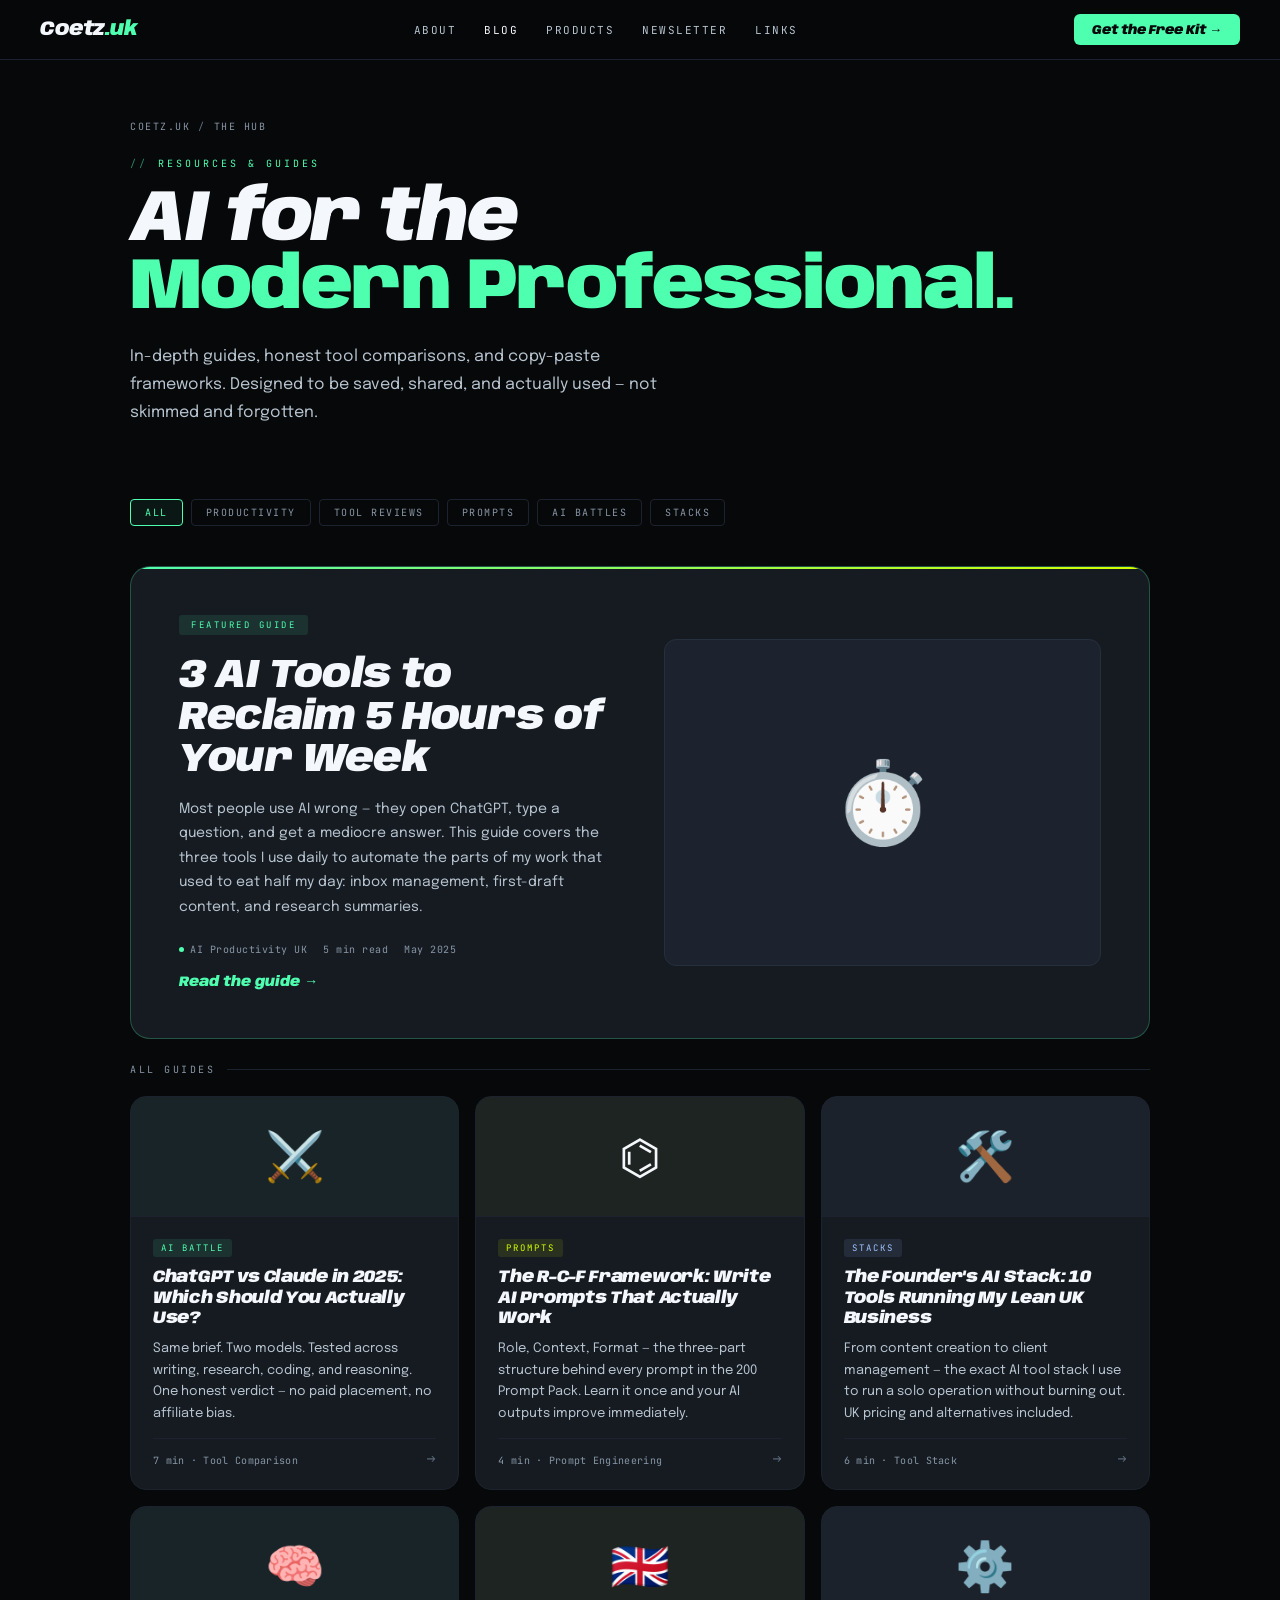
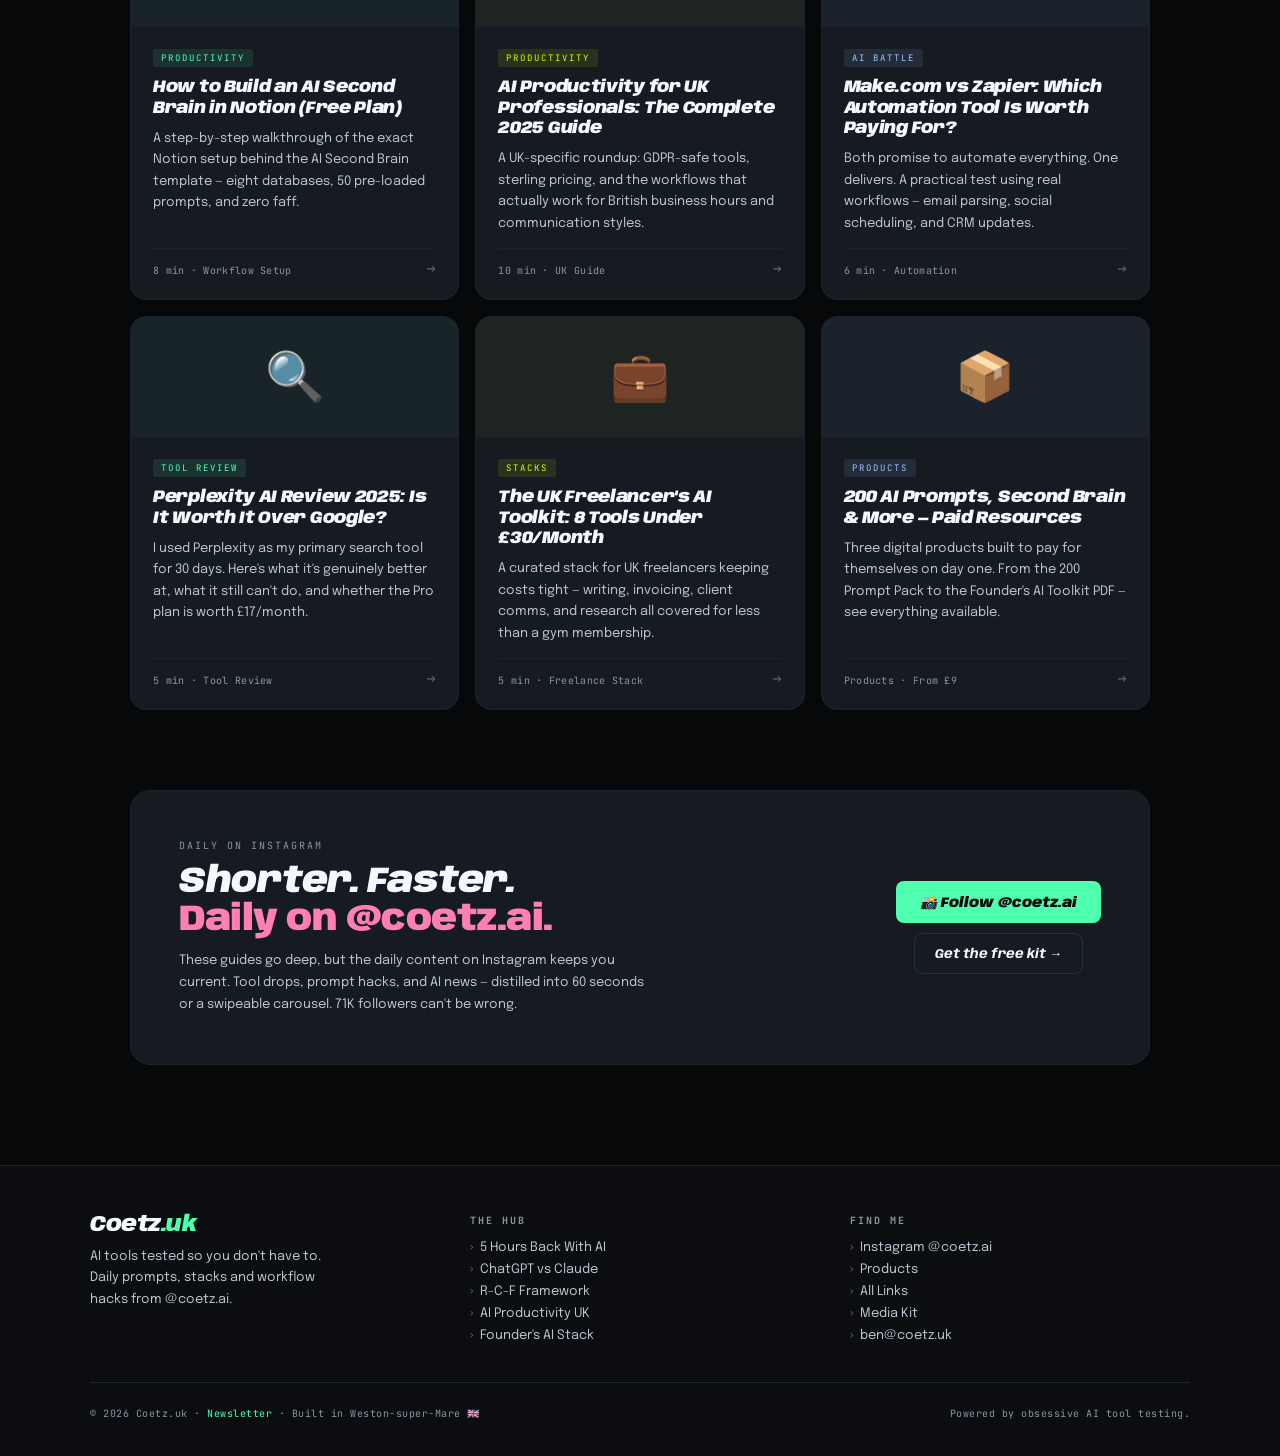
==== blog/index.html @ d20e6653 "Implement SEO and content hub strategy from task brief - Add JSON-LD schema markup (Person + WebSite" ====
<!DOCTYPE html>
<html lang="en">
<head>
<meta charset="UTF-8">
<meta name="viewport" content="width=device-width, initial-scale=1.0">
<title>The Hub — AI Guides & Resources | Coetz.uk</title>
<meta name="description" content="In-depth AI guides, tool comparisons, prompt frameworks, and workflow templates for UK professionals. Save-worthy content, no fluff.">
<link rel="canonical" href="https://coetz.uk/blog/">

<!-- Open Graph -->
<meta property="og:type" content="website">
<meta property="og:url" content="https://coetz.uk/blog/">
<meta property="og:title" content="The Hub — AI Guides & Resources | Coetz.uk">
<meta property="og:description" content="In-depth AI guides, tool comparisons and workflow templates for UK professionals. From @coetz.ai — 71K followers.">
<meta property="og:image" content="https://coetz.uk/media/og-card.png">
<meta property="og:locale" content="en_GB">

<!-- Twitter Card -->
<meta name="twitter:card" content="summary_large_image">
<meta name="twitter:title" content="The Hub — AI Guides & Resources | Coetz.uk">
<meta name="twitter:description" content="In-depth AI guides for UK professionals. Prompts, stacks, tool comparisons from @coetz.ai.">
<meta name="twitter:image" content="https://coetz.uk/media/og-card.png">

<meta name="robots" content="index, follow">
<meta name="keywords" content="AI guides UK, AI productivity UK, AI tools 2025, prompt engineering, ChatGPT tips UK, AI workflow automation, digital transformation UK">

<!-- JSON-LD: Blog -->
<script type="application/ld+json">
{
  "@context": "https://schema.org",
  "@type": "Blog",
  "name": "The Hub by Coetz.uk",
  "url": "https://coetz.uk/blog/",
  "description": "In-depth AI guides, tool comparisons and workflow frameworks for UK professionals.",
  "publisher": {
    "@type": "Person",
    "name": "Coetz",
    "url": "https://coetz.uk",
    "sameAs": ["https://instagram.com/coetz.ai"]
  },
  "inLanguage": "en-GB"
}
</script>

<link href="https://fonts.googleapis.com/css2?family=Anybody:ital,wght@0,400;0,700;0,900;1,400;1,700;1,900&family=JetBrains+Mono:ital,wght@0,300;0,400;0,500;1,300&family=Epilogue:wght@300;400;500;600&display=swap" rel="stylesheet">
<style>
/* ── RESET & BASE ── */
*, *::before, *::after { margin:0; padding:0; box-sizing:border-box; }
html { font-size: 1em; scroll-behavior: smooth; }

:root {
  --ink:    #07080a;
  --deep:   #0b0d11;
  --surf:   #111418;
  --panel:  #161b22;
  --lift:   #1d232e;
  --rim:    #262f3c;
  --rimhi:  #30404f;
  --sig:    #4fffb0;
  --volt:   #d4ff00;
  --ice:    #a0c4ff;
  --coral:  #ff7eb3;
  --t1:     #f4f7fb;
  --t2:     #b8c5d0;
  --t3:     #8796a5;
  --t4:     #617181;
}

body {
  font-family: 'Epilogue', sans-serif;
  font-size: 1em;
  background: var(--ink);
  color: var(--t1);
  overflow-x: hidden;
}

/* ── NAV ── */
nav {
  position: fixed;
  top: 0; left: 0; right: 0;
  z-index: 100;
  padding: 0 40px;
  height: 60px;
  display: flex;
  align-items: center;
  justify-content: space-between;
  background: rgba(7,8,10,.85);
  backdrop-filter: blur(16px);
  border-bottom: 1px solid var(--lift);
}

.nav-brand {
  font-family: 'Anybody', sans-serif;
  font-size: 20px;
  font-weight: 900;
  font-style: italic;
  letter-spacing: -0.5px;
  text-decoration: none;
  color: var(--t1);
}
.nav-brand .tld { color: var(--sig); }

.nav-links {
  display: flex;
  align-items: center;
  gap: 28px;
  list-style: none;
}

.nav-links a {
  font-family: 'JetBrains Mono', monospace;
  font-size: 11px;
  letter-spacing: 1.5px;
  text-transform: uppercase;
  color: var(--t2);
  text-decoration: none;
  transition: color .2s;
}
.nav-links a:hover, .nav-links a.active { color: var(--t1); }

.nav-cta {
  font-family: 'Anybody', sans-serif;
  font-size: 13px;
  font-weight: 900;
  font-style: italic;
  background: var(--sig);
  color: var(--ink);
  border: none;
  padding: 8px 18px;
  border-radius: 6px;
  cursor: pointer;
  text-decoration: none;
  transition: opacity .2s;
}
.nav-cta:hover { opacity: .85; }

@media (max-width:700px) {
  .nav-links { display:none; }
  nav { padding: 0 20px; }
}

/* ── HERO ── */
.blog-hero {
  padding: 120px 40px 72px;
  max-width: 1100px;
  margin: 0 auto;
  position: relative;
}

.breadcrumb {
  font-family: 'JetBrains Mono', monospace;
  font-size: 10px;
  letter-spacing: 1.5px;
  text-transform: uppercase;
  color: var(--t3);
  margin-bottom: 24px;
  display: flex;
  align-items: center;
  gap: 8px;
}
.breadcrumb a { color: var(--t3); text-decoration: none; }
.breadcrumb a:hover { color: var(--sig); }
.breadcrumb-sep { color: var(--t4); }

.section-eye {
  font-family: 'JetBrains Mono', monospace;
  font-size: 10px;
  letter-spacing: 3px;
  text-transform: uppercase;
  color: var(--sig);
  display: flex;
  align-items: center;
  gap: 10px;
  margin-bottom: 16px;
}
.section-eye::before { content: '//'; opacity:.5; }

.blog-hero-h {
  font-family: 'Anybody', sans-serif;
  font-size: clamp(36px, 6vw, 72px);
  font-weight: 900;
  font-style: italic;
  line-height: .95;
  letter-spacing: -2px;
  margin-bottom: 20px;
}
.blog-hero-h em { font-style: normal; color: var(--sig); }

.blog-hero-sub {
  font-size: 16px;
  color: var(--t2);
  max-width: 560px;
  line-height: 1.75;
}

/* ── FILTER TABS ── */
.filter-bar {
  max-width: 1100px;
  margin: 0 auto;
  padding: 0 40px 40px;
  display: flex;
  gap: 8px;
  flex-wrap: wrap;
}

.filter-btn {
  font-family: 'JetBrains Mono', monospace;
  font-size: 10px;
  letter-spacing: 1.5px;
  text-transform: uppercase;
  padding: 6px 14px;
  border-radius: 4px;
  border: 1px solid var(--lift);
  background: transparent;
  color: var(--t3);
  cursor: pointer;
  transition: all .2s;
  text-decoration: none;
}
.filter-btn:hover, .filter-btn.active {
  border-color: var(--sig);
  color: var(--sig);
  background: rgba(79,255,176,.06);
}

/* ── FEATURED POST ── */
.featured-wrap {
  max-width: 1100px;
  margin: 0 auto;
  padding: 0 40px 24px;
}

.featured-card {
  background: var(--panel);
  border: 1px solid rgba(79,255,176,.25);
  border-radius: 20px;
  padding: 48px;
  display: grid;
  grid-template-columns: 1fr 1fr;
  gap: 48px;
  align-items: center;
  text-decoration: none;
  color: inherit;
  transition: border-color .25s, transform .25s;
  position: relative;
  overflow: hidden;
}
.featured-card::before {
  content: '';
  position: absolute;
  top: 0; left: 0; right: 0;
  height: 2px;
  background: linear-gradient(90deg, var(--sig), var(--volt));
}
.featured-card:hover { border-color: rgba(79,255,176,.5); transform: translateY(-2px); }

@media (max-width:700px) {
  .featured-card { grid-template-columns: 1fr; padding: 32px 24px; }
}

.featured-label {
  font-family: 'JetBrains Mono', monospace;
  font-size: 9px;
  letter-spacing: 2.5px;
  text-transform: uppercase;
  color: var(--sig);
  background: rgba(79,255,176,.1);
  padding: 4px 12px;
  border-radius: 3px;
  display: inline-block;
  margin-bottom: 20px;
}

.featured-title {
  font-family: 'Anybody', sans-serif;
  font-size: clamp(24px, 3.5vw, 40px);
  font-weight: 900;
  font-style: italic;
  line-height: 1.05;
  letter-spacing: -0.8px;
  margin-bottom: 16px;
}

.featured-body {
  font-size: 14px;
  color: var(--t2);
  line-height: 1.75;
  margin-bottom: 24px;
}

.featured-meta {
  display: flex;
  align-items: center;
  gap: 16px;
  flex-wrap: wrap;
}

.featured-meta-item {
  font-family: 'JetBrains Mono', monospace;
  font-size: 10px;
  color: var(--t3);
  letter-spacing: 0.5px;
  display: flex;
  align-items: center;
  gap: 6px;
}

.featured-meta-dot {
  width: 5px; height: 5px;
  border-radius: 50%;
  background: var(--sig);
  animation: pulse 2s ease-in-out infinite;
}
@keyframes pulse {
  0%,100% { opacity:1; }
  50%      { opacity:.3; }
}

.featured-visual {
  background: var(--lift);
  border-radius: 12px;
  aspect-ratio: 4/3;
  display: flex;
  align-items: center;
  justify-content: center;
  font-size: 80px;
  border: 1px solid var(--rim);
}

.featured-cta {
  font-family: 'Anybody', sans-serif;
  font-size: 14px;
  font-weight: 900;
  font-style: italic;
  color: var(--sig);
  display: inline-flex;
  align-items: center;
  gap: 8px;
  transition: gap .2s;
}
.featured-card:hover .featured-cta { gap: 12px; }

/* ── ARTICLE GRID ── */
.articles-wrap {
  max-width: 1100px;
  margin: 0 auto;
  padding: 0 40px 80px;
}

.articles-label {
  font-family: 'JetBrains Mono', monospace;
  font-size: 10px;
  letter-spacing: 2.5px;
  text-transform: uppercase;
  color: var(--t3);
  margin-bottom: 20px;
  display: flex;
  align-items: center;
  gap: 12px;
}
.articles-label::after {
  content: '';
  flex: 1;
  height: 1px;
  background: var(--lift);
}

.articles-grid {
  display: grid;
  grid-template-columns: repeat(auto-fill, minmax(300px, 1fr));
  gap: 16px;
}

.article-card {
  background: var(--panel);
  border: 1px solid var(--lift);
  border-radius: 16px;
  overflow: hidden;
  display: flex;
  flex-direction: column;
  text-decoration: none;
  color: inherit;
  transition: border-color .25s, transform .25s;
}
.article-card:hover { transform: translateY(-3px); }
.article-card:nth-child(3n+1):hover { border-color: rgba(79,255,176,.35); }
.article-card:nth-child(3n+2):hover { border-color: rgba(212,255,0,.35); }
.article-card:nth-child(3n):hover   { border-color: rgba(160,196,255,.35); }

.article-thumb {
  height: 120px;
  display: flex;
  align-items: center;
  justify-content: center;
  font-size: 48px;
  border-bottom: 1px solid var(--lift);
  flex-shrink: 0;
}
.article-card:nth-child(3n+1) .article-thumb { background: rgba(79,255,176,.04); }
.article-card:nth-child(3n+2) .article-thumb { background: rgba(212,255,0,.04); }
.article-card:nth-child(3n)   .article-thumb { background: rgba(160,196,255,.04); }

.article-body {
  padding: 22px;
  flex: 1;
  display: flex;
  flex-direction: column;
  gap: 10px;
}

.article-tag {
  font-family: 'JetBrains Mono', monospace;
  font-size: 9px;
  letter-spacing: 2px;
  text-transform: uppercase;
  padding: 3px 8px;
  border-radius: 3px;
  display: inline-block;
  align-self: flex-start;
}
.article-card:nth-child(3n+1) .article-tag { background: rgba(79,255,176,.1); color: var(--sig); }
.article-card:nth-child(3n+2) .article-tag { background: rgba(212,255,0,.1); color: var(--volt); }
.article-card:nth-child(3n)   .article-tag { background: rgba(160,196,255,.1); color: var(--ice); }

.article-title {
  font-family: 'Anybody', sans-serif;
  font-size: 17px;
  font-weight: 900;
  font-style: italic;
  line-height: 1.2;
  letter-spacing: -0.3px;
}

.article-excerpt {
  font-size: 13px;
  color: var(--t2);
  line-height: 1.65;
  flex: 1;
}

.article-foot {
  display: flex;
  align-items: center;
  justify-content: space-between;
  padding-top: 14px;
  border-top: 1px solid var(--lift);
  margin-top: 4px;
}

.article-meta {
  font-family: 'JetBrains Mono', monospace;
  font-size: 10px;
  color: var(--t3);
  letter-spacing: 0.3px;
}

.article-arrow {
  font-size: 14px;
  color: var(--t4);
  transition: color .2s, transform .2s;
}
.article-card:hover .article-arrow { color: var(--sig); transform: translateX(3px); }

/* ── INSTAGRAM CTA ── */
.instagram-cta {
  max-width: 1100px;
  margin: 0 auto;
  padding: 0 40px 100px;
}

.ig-block {
  background: var(--panel);
  border: 1px solid var(--lift);
  border-radius: 20px;
  padding: 48px;
  display: grid;
  grid-template-columns: 1fr auto;
  gap: 32px;
  align-items: center;
}

@media (max-width:600px) {
  .ig-block { grid-template-columns: 1fr; padding: 32px 24px; }
}

.ig-block-label {
  font-family: 'JetBrains Mono', monospace;
  font-size: 10px;
  letter-spacing: 2px;
  text-transform: uppercase;
  color: var(--t3);
  margin-bottom: 12px;
}

.ig-block-h {
  font-family: 'Anybody', sans-serif;
  font-size: clamp(22px, 3vw, 36px);
  font-weight: 900;
  font-style: italic;
  line-height: 1.05;
  letter-spacing: -0.5px;
  margin-bottom: 10px;
}
.ig-block-h em { font-style: normal; color: var(--coral); }

.ig-block-sub {
  font-size: 13px;
  color: var(--t2);
  line-height: 1.7;
  max-width: 480px;
}

.ig-block-actions {
  display: flex;
  flex-direction: column;
  gap: 10px;
  align-items: center;
}

.btn-primary {
  font-family: 'Anybody', sans-serif;
  font-size: 14px;
  font-weight: 900;
  font-style: italic;
  background: var(--sig);
  color: var(--ink);
  border: none;
  padding: 13px 24px;
  border-radius: 8px;
  cursor: pointer;
  text-decoration: none;
  display: inline-flex;
  align-items: center;
  gap: 8px;
  transition: opacity .2s;
  white-space: nowrap;
}
.btn-primary:hover { opacity:.87; }

.btn-ghost {
  font-family: 'Anybody', sans-serif;
  font-size: 13px;
  font-weight: 700;
  font-style: italic;
  background: transparent;
  color: var(--t1);
  border: 1px solid var(--rim);
  padding: 12px 20px;
  border-radius: 8px;
  cursor: pointer;
  text-decoration: none;
  display: inline-flex;
  align-items: center;
  gap: 8px;
  transition: border-color .2s;
  white-space: nowrap;
}
.btn-ghost:hover { border-color: var(--rimhi); }

/* ── FOOTER ── */
footer {
  background: var(--deep);
  border-top: 1px solid var(--lift);
  padding: 48px 40px 36px;
}

.footer-inner {
  max-width: 1100px;
  margin: 0 auto;
  display: grid;
  grid-template-columns: 1fr 1fr 1fr;
  gap: 40px;
  margin-bottom: 40px;
}

@media (max-width:700px) {
  .footer-inner { grid-template-columns: 1fr; }
}

.footer-brand .name {
  font-family: 'Anybody', sans-serif;
  font-size: 22px;
  font-weight: 900;
  font-style: italic;
  letter-spacing: -0.5px;
  margin-bottom: 10px;
}
.footer-brand .name span { color: var(--sig); }

.footer-brand p {
  font-size: 13px;
  color: var(--t2);
  line-height: 1.65;
  max-width: 240px;
}

.footer-col h4 {
  font-family: 'JetBrains Mono', monospace;
  font-size: 10px;
  letter-spacing: 2px;
  text-transform: uppercase;
  color: var(--t3);
  margin-bottom: 14px;
}

.footer-col ul { list-style: none; display: flex; flex-direction: column; gap: 9px; }

.footer-col ul a {
  font-size: 13px;
  color: var(--t2);
  text-decoration: none;
  transition: color .2s;
  display: flex;
  align-items: center;
  gap: 7px;
}
.footer-col ul a:hover { color: var(--t1); }
.footer-col ul a::before {
  content: '›';
  color: var(--t3);
  font-size: 13px;
}

.footer-bottom {
  max-width: 1100px;
  margin: 0 auto;
  padding-top: 24px;
  border-top: 1px solid var(--lift);
  display: flex;
  align-items: center;
  justify-content: space-between;
  flex-wrap: wrap;
  gap: 12px;
}

.footer-bottom p {
  font-family: 'JetBrains Mono', monospace;
  font-size: 10px;
  color: var(--t3);
  letter-spacing: 0.5px;
}

.footer-bottom a { color: var(--sig); text-decoration: none; }

@media (max-width:600px) {
  .blog-hero, .featured-wrap, .articles-wrap, .instagram-cta { padding-left: 20px; padding-right: 20px; }
  .filter-bar { padding-left: 20px; padding-right: 20px; }
  footer { padding: 40px 20px 28px; }
}
</style>
</head>
<body>

<!-- Nav -->
<nav>
  <a href="../" class="nav-brand">Coetz<span class="tld">.uk</span></a>
  <ul class="nav-links">
    <li><a href="../#about">About</a></li>
    <li><a href="../blog/" class="active">Blog</a></li>
    <li><a href="../#products">Products</a></li>
    <li><a href="../#newsletter">Newsletter</a></li>
    <li><a href="../links/">Links</a></li>
  </ul>
  <a href="../#newsletter" class="nav-cta">Get the Free Kit →</a>
</nav>

<!-- Hero -->
<div class="blog-hero">
  <div class="breadcrumb">
    <a href="../">Coetz.uk</a>
    <span class="breadcrumb-sep">/</span>
    <span>The Hub</span>
  </div>
  <div class="section-eye">Resources & Guides</div>
  <h1 class="blog-hero-h">AI for the<br><em>Modern Professional.</em></h1>
  <p class="blog-hero-sub">In-depth guides, honest tool comparisons, and copy-paste frameworks. Designed to be saved, shared, and actually used — not skimmed and forgotten.</p>
</div>

<!-- Filter bar -->
<div class="filter-bar">
  <a href="#" class="filter-btn active">All</a>
  <a href="#productivity" class="filter-btn">Productivity</a>
  <a href="#tools" class="filter-btn">Tool Reviews</a>
  <a href="#prompts" class="filter-btn">Prompts</a>
  <a href="#ai-battles" class="filter-btn">AI Battles</a>
  <a href="#stacks" class="filter-btn">Stacks</a>
</div>

<!-- Featured post -->
<div class="featured-wrap">
  <a href="ai-tools-reclaim-5-hours/" class="featured-card">
    <div class="featured-left">
      <div class="featured-label">Featured Guide</div>
      <h2 class="featured-title">3 AI Tools to Reclaim 5 Hours of Your Week</h2>
      <p class="featured-body">Most people use AI wrong — they open ChatGPT, type a question, and get a mediocre answer. This guide covers the three tools I use daily to automate the parts of my work that used to eat half my day: inbox management, first-draft content, and research summaries.</p>
      <div class="featured-meta">
        <div class="featured-meta-item"><div class="featured-meta-dot"></div>AI Productivity UK</div>
        <div class="featured-meta-item">5 min read</div>
        <div class="featured-meta-item">May 2025</div>
      </div>
      <br>
      <div class="featured-cta">Read the guide →</div>
    </div>
    <div class="featured-visual">⏱️</div>
  </a>
</div>

<!-- Article grid -->
<div class="articles-wrap">
  <div class="articles-label" id="tools">All guides</div>

  <div class="articles-grid">

    <a href="chatgpt-vs-claude/" class="article-card">
      <div class="article-thumb">⚔️</div>
      <div class="article-body">
        <div class="article-tag">AI Battle</div>
        <div class="article-title">ChatGPT vs Claude in 2025: Which Should You Actually Use?</div>
        <div class="article-excerpt">Same brief. Two models. Tested across writing, research, coding, and reasoning. One honest verdict — no paid placement, no affiliate bias.</div>
        <div class="article-foot">
          <span class="article-meta">7 min · Tool Comparison</span>
          <span class="article-arrow">→</span>
        </div>
      </div>
    </a>

    <a href="rcf-prompt-framework/" class="article-card">
      <div class="article-thumb">⌬</div>
      <div class="article-body">
        <div class="article-tag">Prompts</div>
        <div class="article-title">The R-C-F Framework: Write AI Prompts That Actually Work</div>
        <div class="article-excerpt">Role, Context, Format — the three-part structure behind every prompt in the 200 Prompt Pack. Learn it once and your AI outputs improve immediately.</div>
        <div class="article-foot">
          <span class="article-meta">4 min · Prompt Engineering</span>
          <span class="article-arrow">→</span>
        </div>
      </div>
    </a>

    <a href="founders-ai-stack/" class="article-card">
      <div class="article-thumb">🛠️</div>
      <div class="article-body">
        <div class="article-tag">Stacks</div>
        <div class="article-title">The Founder's AI Stack: 10 Tools Running My Lean UK Business</div>
        <div class="article-excerpt">From content creation to client management — the exact AI tool stack I use to run a solo operation without burning out. UK pricing and alternatives included.</div>
        <div class="article-foot">
          <span class="article-meta">6 min · Tool Stack</span>
          <span class="article-arrow">→</span>
        </div>
      </div>
    </a>

    <a href="ai-notion-second-brain/" class="article-card">
      <div class="article-thumb">🧠</div>
      <div class="article-body">
        <div class="article-tag">Productivity</div>
        <div class="article-title">How to Build an AI Second Brain in Notion (Free Plan)</div>
        <div class="article-excerpt">A step-by-step walkthrough of the exact Notion setup behind the AI Second Brain template — eight databases, 50 pre-loaded prompts, and zero faff.</div>
        <div class="article-foot">
          <span class="article-meta">8 min · Workflow Setup</span>
          <span class="article-arrow">→</span>
        </div>
      </div>
    </a>

    <a href="ai-productivity-uk/" class="article-card">
      <div class="article-thumb">🇬🇧</div>
      <div class="article-body">
        <div class="article-tag">Productivity</div>
        <div class="article-title">AI Productivity for UK Professionals: The Complete 2025 Guide</div>
        <div class="article-excerpt">A UK-specific roundup: GDPR-safe tools, sterling pricing, and the workflows that actually work for British business hours and communication styles.</div>
        <div class="article-foot">
          <span class="article-meta">10 min · UK Guide</span>
          <span class="article-arrow">→</span>
        </div>
      </div>
    </a>

    <a href="make-vs-zapier/" class="article-card">
      <div class="article-thumb">⚙️</div>
      <div class="article-body">
        <div class="article-tag">AI Battle</div>
        <div class="article-title">Make.com vs Zapier: Which Automation Tool Is Worth Paying For?</div>
        <div class="article-excerpt">Both promise to automate everything. One delivers. A practical test using real workflows — email parsing, social scheduling, and CRM updates.</div>
        <div class="article-foot">
          <span class="article-meta">6 min · Automation</span>
          <span class="article-arrow">→</span>
        </div>
      </div>
    </a>

    <a href="perplexity-ai-review/" class="article-card">
      <div class="article-thumb">🔍</div>
      <div class="article-body">
        <div class="article-tag">Tool Review</div>
        <div class="article-title">Perplexity AI Review 2025: Is It Worth It Over Google?</div>
        <div class="article-excerpt">I used Perplexity as my primary search tool for 30 days. Here's what it's genuinely better at, what it still can't do, and whether the Pro plan is worth £17/month.</div>
        <div class="article-foot">
          <span class="article-meta">5 min · Tool Review</span>
          <span class="article-arrow">→</span>
        </div>
      </div>
    </a>

    <a href="freelancer-ai-stack/" class="article-card">
      <div class="article-thumb">💼</div>
      <div class="article-body">
        <div class="article-tag">Stacks</div>
        <div class="article-title">The UK Freelancer's AI Toolkit: 8 Tools Under £30/Month</div>
        <div class="article-excerpt">A curated stack for UK freelancers keeping costs tight — writing, invoicing, client comms, and research all covered for less than a gym membership.</div>
        <div class="article-foot">
          <span class="article-meta">5 min · Freelance Stack</span>
          <span class="article-arrow">→</span>
        </div>
      </div>
    </a>

    <a href="../#products" class="article-card">
      <div class="article-thumb">📦</div>
      <div class="article-body">
        <div class="article-tag">Products</div>
        <div class="article-title">200 AI Prompts, Second Brain & More — Paid Resources</div>
        <div class="article-excerpt">Three digital products built to pay for themselves on day one. From the 200 Prompt Pack to the Founder's AI Toolkit PDF — see everything available.</div>
        <div class="article-foot">
          <span class="article-meta">Products · From £9</span>
          <span class="article-arrow">→</span>
        </div>
      </div>
    </a>

  </div>
</div>

<!-- Instagram CTA -->
<div class="instagram-cta">
  <div class="ig-block">
    <div>
      <div class="ig-block-label">Daily on Instagram</div>
      <h2 class="ig-block-h">Shorter. Faster.<br><em>Daily on @coetz.ai.</em></h2>
      <p class="ig-block-sub">These guides go deep, but the daily content on Instagram keeps you current. Tool drops, prompt hacks, and AI news — distilled into 60 seconds or a swipeable carousel. 71K followers can't be wrong.</p>
    </div>
    <div class="ig-block-actions">
      <a href="https://instagram.com/coetz.ai" class="btn-primary">📸 Follow @coetz.ai</a>
      <a href="../#newsletter" class="btn-ghost">Get the free kit →</a>
    </div>
  </div>
</div>

<!-- Footer -->
<footer>
  <div class="footer-inner">
    <div class="footer-brand">
      <div class="name">Coetz<span>.uk</span></div>
      <p>AI tools tested so you don't have to. Daily prompts, stacks and workflow hacks from @coetz.ai.</p>
    </div>
    <div class="footer-col">
      <h4>The Hub</h4>
      <ul>
        <li><a href="ai-tools-reclaim-5-hours/">5 Hours Back With AI</a></li>
        <li><a href="chatgpt-vs-claude/">ChatGPT vs Claude</a></li>
        <li><a href="rcf-prompt-framework/">R-C-F Framework</a></li>
        <li><a href="ai-productivity-uk/">AI Productivity UK</a></li>
        <li><a href="founders-ai-stack/">Founder's AI Stack</a></li>
      </ul>
    </div>
    <div class="footer-col">
      <h4>Find me</h4>
      <ul>
        <li><a href="https://instagram.com/coetz.ai">Instagram @coetz.ai</a></li>
        <li><a href="../#products">Products</a></li>
        <li><a href="../links/">All Links</a></li>
        <li><a href="../media-kit/">Media Kit</a></li>
        <li><a href="mailto:ben@coetz.uk">ben@coetz.uk</a></li>
      </ul>
    </div>
  </div>
  <div class="footer-bottom">
    <p>© <span class="current-year"></span> Coetz.uk · <a href="../#newsletter">Newsletter</a> · Built in Weston-super-Mare 🇬🇧</p>
    <p>Powered by obsessive AI tool testing.</p>
  </div>
</footer>

<script>
  document.querySelectorAll('.current-year').forEach(y => {
    y.textContent = new Date().getFullYear();
  });
</script>
</body>
</html>
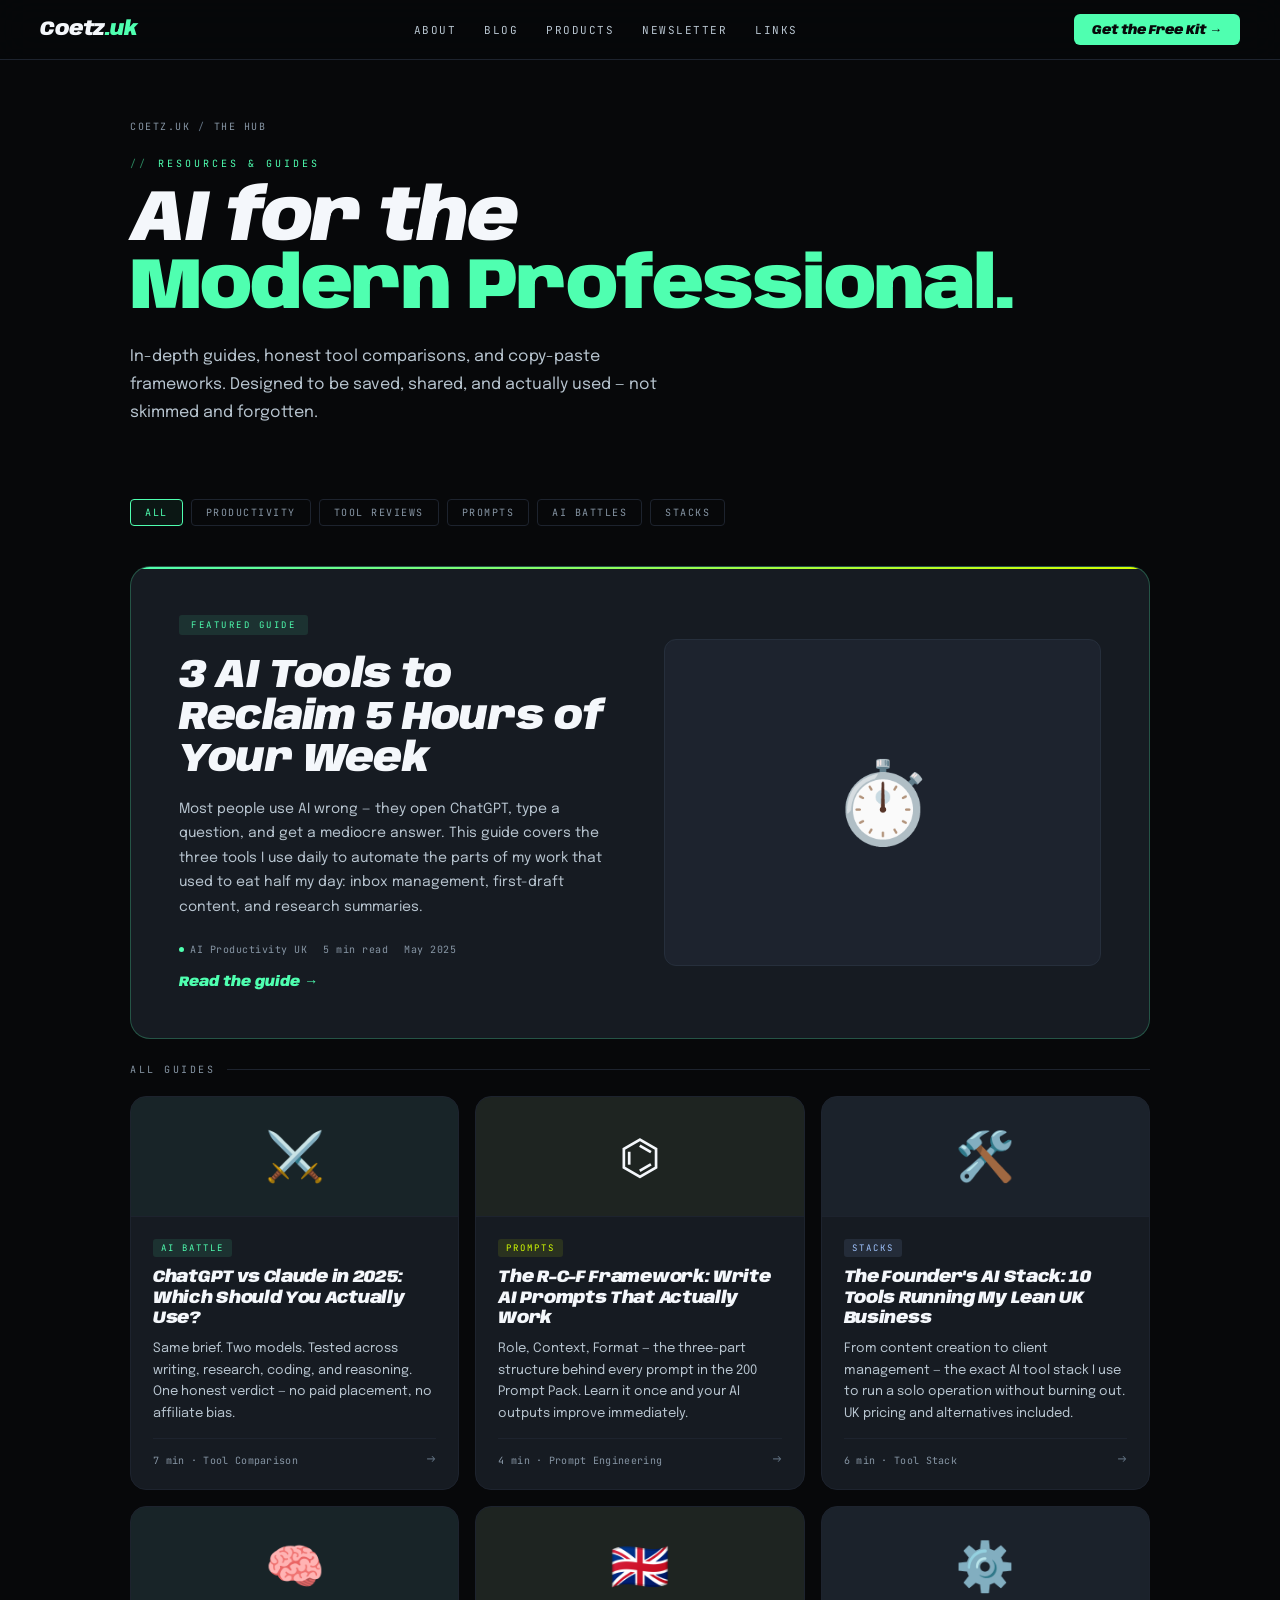
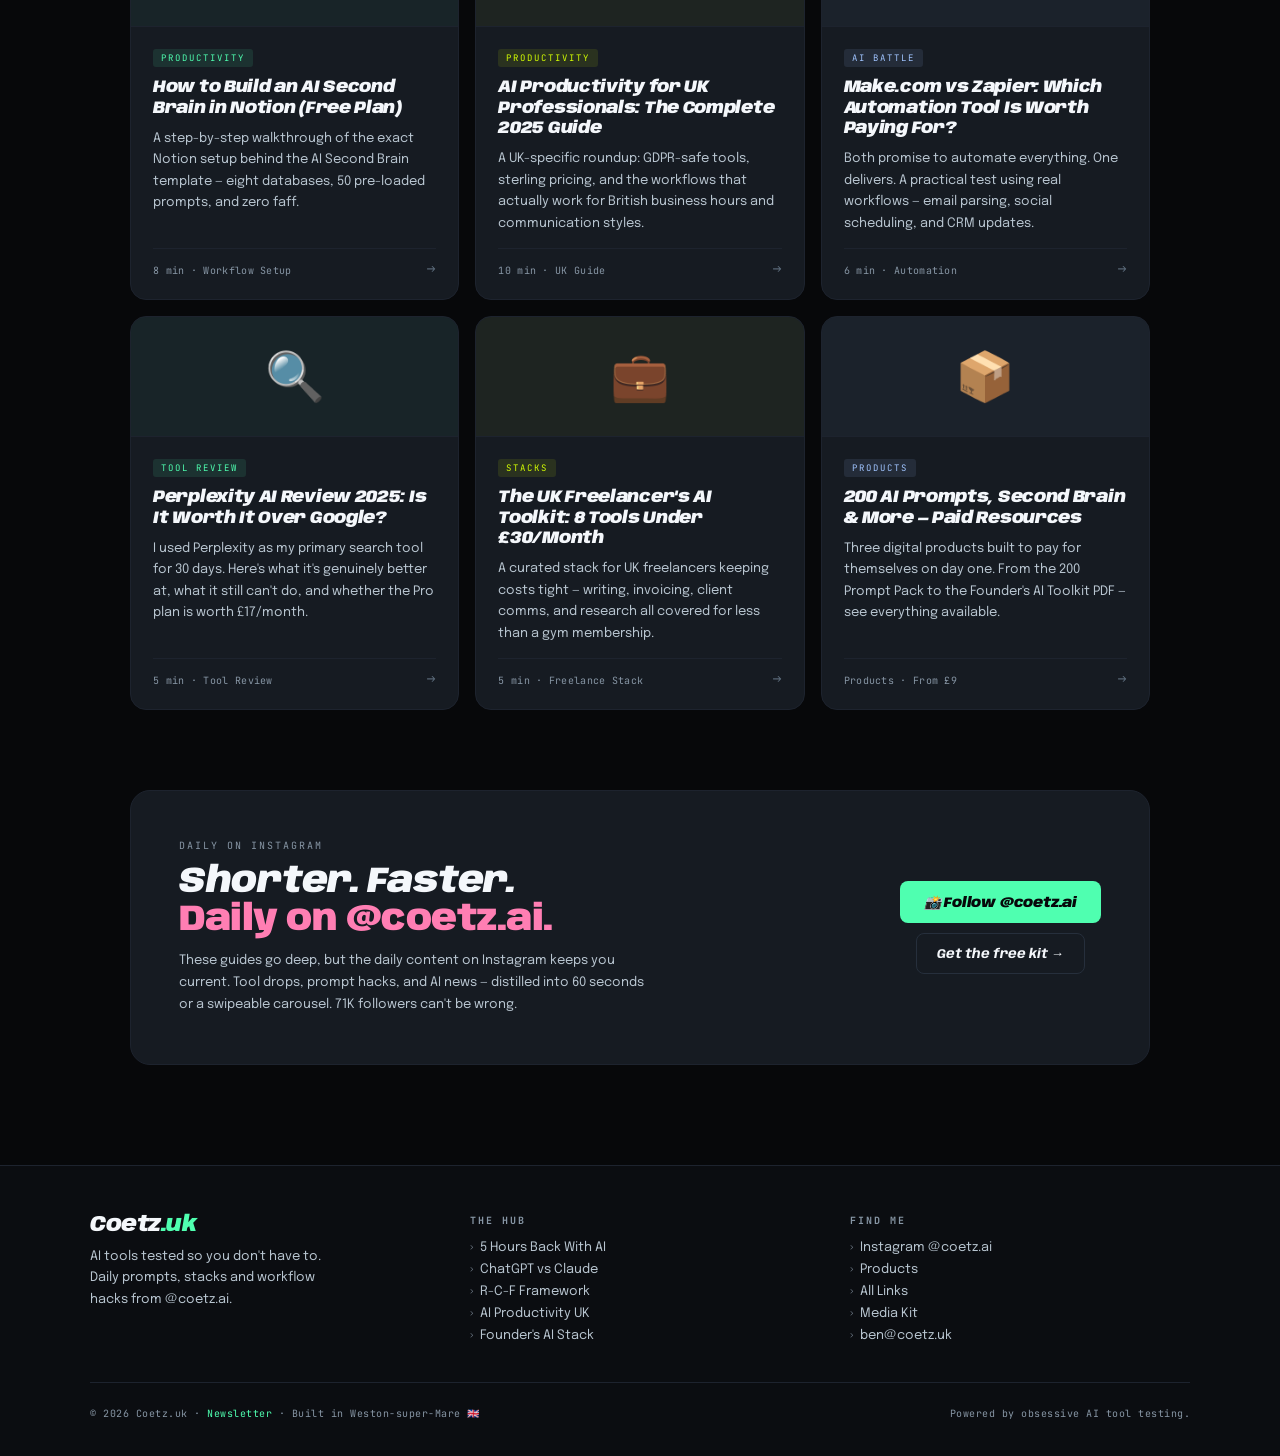
==== commit ddc6f058: "Refactor all 13 pages to use shared CSS + add font preconnect Remove ~1,300 lines of duplicated inli" ====
--- a/blog/index.html
+++ b/blog/index.html
@@ -42,103 +42,11 @@
 }
 </script>
 
+<link rel="preconnect" href="https://fonts.googleapis.com">
+<link rel="preconnect" href="https://fonts.gstatic.com" crossorigin>
 <link href="https://fonts.googleapis.com/css2?family=Anybody:ital,wght@0,400;0,700;0,900;1,400;1,700;1,900&family=JetBrains+Mono:ital,wght@0,300;0,400;0,500;1,300&family=Epilogue:wght@300;400;500;600&display=swap" rel="stylesheet">
+<link rel="stylesheet" href="/assets/css/style.css">
 <style>
-/* ── RESET & BASE ── */
-*, *::before, *::after { margin:0; padding:0; box-sizing:border-box; }
-html { font-size: 1em; scroll-behavior: smooth; }
-
-:root {
-  --ink:    #07080a;
-  --deep:   #0b0d11;
-  --surf:   #111418;
-  --panel:  #161b22;
-  --lift:   #1d232e;
-  --rim:    #262f3c;
-  --rimhi:  #30404f;
-  --sig:    #4fffb0;
-  --volt:   #d4ff00;
-  --ice:    #a0c4ff;
-  --coral:  #ff7eb3;
-  --t1:     #f4f7fb;
-  --t2:     #b8c5d0;
-  --t3:     #8796a5;
-  --t4:     #617181;
-}
-
-body {
-  font-family: 'Epilogue', sans-serif;
-  font-size: 1em;
-  background: var(--ink);
-  color: var(--t1);
-  overflow-x: hidden;
-}
-
-/* ── NAV ── */
-nav {
-  position: fixed;
-  top: 0; left: 0; right: 0;
-  z-index: 100;
-  padding: 0 40px;
-  height: 60px;
-  display: flex;
-  align-items: center;
-  justify-content: space-between;
-  background: rgba(7,8,10,.85);
-  backdrop-filter: blur(16px);
-  border-bottom: 1px solid var(--lift);
-}
-
-.nav-brand {
-  font-family: 'Anybody', sans-serif;
-  font-size: 20px;
-  font-weight: 900;
-  font-style: italic;
-  letter-spacing: -0.5px;
-  text-decoration: none;
-  color: var(--t1);
-}
-.nav-brand .tld { color: var(--sig); }
-
-.nav-links {
-  display: flex;
-  align-items: center;
-  gap: 28px;
-  list-style: none;
-}
-
-.nav-links a {
-  font-family: 'JetBrains Mono', monospace;
-  font-size: 11px;
-  letter-spacing: 1.5px;
-  text-transform: uppercase;
-  color: var(--t2);
-  text-decoration: none;
-  transition: color .2s;
-}
-.nav-links a:hover, .nav-links a.active { color: var(--t1); }
-
-.nav-cta {
-  font-family: 'Anybody', sans-serif;
-  font-size: 13px;
-  font-weight: 900;
-  font-style: italic;
-  background: var(--sig);
-  color: var(--ink);
-  border: none;
-  padding: 8px 18px;
-  border-radius: 6px;
-  cursor: pointer;
-  text-decoration: none;
-  transition: opacity .2s;
-}
-.nav-cta:hover { opacity: .85; }
-
-@media (max-width:700px) {
-  .nav-links { display:none; }
-  nav { padding: 0 20px; }
-}
-
 /* ── HERO ── */
 .blog-hero {
   padding: 120px 40px 72px;
@@ -161,19 +69,6 @@
 .breadcrumb a { color: var(--t3); text-decoration: none; }
 .breadcrumb a:hover { color: var(--sig); }
 .breadcrumb-sep { color: var(--t4); }
-
-.section-eye {
-  font-family: 'JetBrains Mono', monospace;
-  font-size: 10px;
-  letter-spacing: 3px;
-  text-transform: uppercase;
-  color: var(--sig);
-  display: flex;
-  align-items: center;
-  gap: 10px;
-  margin-bottom: 16px;
-}
-.section-eye::before { content: '//'; opacity:.5; }
 
 .blog-hero-h {
   font-family: 'Anybody', sans-serif;
@@ -517,135 +412,9 @@
   align-items: center;
 }
 
-.btn-primary {
-  font-family: 'Anybody', sans-serif;
-  font-size: 14px;
-  font-weight: 900;
-  font-style: italic;
-  background: var(--sig);
-  color: var(--ink);
-  border: none;
-  padding: 13px 24px;
-  border-radius: 8px;
-  cursor: pointer;
-  text-decoration: none;
-  display: inline-flex;
-  align-items: center;
-  gap: 8px;
-  transition: opacity .2s;
-  white-space: nowrap;
-}
-.btn-primary:hover { opacity:.87; }
-
-.btn-ghost {
-  font-family: 'Anybody', sans-serif;
-  font-size: 13px;
-  font-weight: 700;
-  font-style: italic;
-  background: transparent;
-  color: var(--t1);
-  border: 1px solid var(--rim);
-  padding: 12px 20px;
-  border-radius: 8px;
-  cursor: pointer;
-  text-decoration: none;
-  display: inline-flex;
-  align-items: center;
-  gap: 8px;
-  transition: border-color .2s;
-  white-space: nowrap;
-}
-.btn-ghost:hover { border-color: var(--rimhi); }
-
-/* ── FOOTER ── */
-footer {
-  background: var(--deep);
-  border-top: 1px solid var(--lift);
-  padding: 48px 40px 36px;
-}
-
-.footer-inner {
-  max-width: 1100px;
-  margin: 0 auto;
-  display: grid;
-  grid-template-columns: 1fr 1fr 1fr;
-  gap: 40px;
-  margin-bottom: 40px;
-}
-
-@media (max-width:700px) {
-  .footer-inner { grid-template-columns: 1fr; }
-}
-
-.footer-brand .name {
-  font-family: 'Anybody', sans-serif;
-  font-size: 22px;
-  font-weight: 900;
-  font-style: italic;
-  letter-spacing: -0.5px;
-  margin-bottom: 10px;
-}
-.footer-brand .name span { color: var(--sig); }
-
-.footer-brand p {
-  font-size: 13px;
-  color: var(--t2);
-  line-height: 1.65;
-  max-width: 240px;
-}
-
-.footer-col h4 {
-  font-family: 'JetBrains Mono', monospace;
-  font-size: 10px;
-  letter-spacing: 2px;
-  text-transform: uppercase;
-  color: var(--t3);
-  margin-bottom: 14px;
-}
-
-.footer-col ul { list-style: none; display: flex; flex-direction: column; gap: 9px; }
-
-.footer-col ul a {
-  font-size: 13px;
-  color: var(--t2);
-  text-decoration: none;
-  transition: color .2s;
-  display: flex;
-  align-items: center;
-  gap: 7px;
-}
-.footer-col ul a:hover { color: var(--t1); }
-.footer-col ul a::before {
-  content: '›';
-  color: var(--t3);
-  font-size: 13px;
-}
-
-.footer-bottom {
-  max-width: 1100px;
-  margin: 0 auto;
-  padding-top: 24px;
-  border-top: 1px solid var(--lift);
-  display: flex;
-  align-items: center;
-  justify-content: space-between;
-  flex-wrap: wrap;
-  gap: 12px;
-}
-
-.footer-bottom p {
-  font-family: 'JetBrains Mono', monospace;
-  font-size: 10px;
-  color: var(--t3);
-  letter-spacing: 0.5px;
-}
-
-.footer-bottom a { color: var(--sig); text-decoration: none; }
-
 @media (max-width:600px) {
   .blog-hero, .featured-wrap, .articles-wrap, .instagram-cta { padding-left: 20px; padding-right: 20px; }
   .filter-bar { padding-left: 20px; padding-right: 20px; }
-  footer { padding: 40px 20px 28px; }
 }
 </style>
 </head>
--- a/assets/css/style.css
+++ b/assets/css/style.css
@@ -0,0 +1,148 @@
+/* ── RESET ── */
+*,*::before,*::after{margin:0;padding:0;box-sizing:border-box;}
+html{font-size:1em;scroll-behavior:smooth;}
+
+/* ── DESIGN TOKENS ── */
+:root{
+  --ink:#07080a;--deep:#0b0d11;--surf:#111418;--panel:#161b22;
+  --lift:#1d232e;--rim:#262f3c;--rimhi:#30404f;
+  --sig:#4fffb0;--volt:#d4ff00;--ice:#a0c4ff;--coral:#ff7eb3;
+  --t1:#f4f7fb;--t2:#b8c5d0;--t3:#8796a5;--t4:#617181;
+}
+
+/* ── BASE ── */
+body{
+  font-family:'Epilogue',sans-serif;font-size:1em;
+  background:var(--ink);color:var(--t1);overflow-x:hidden;
+}
+
+/* ── NAV ── */
+nav{
+  position:fixed;top:0;left:0;right:0;z-index:100;
+  padding:0 40px;height:60px;
+  display:flex;align-items:center;justify-content:space-between;
+  background:rgba(7,8,10,.85);backdrop-filter:blur(16px);
+  border-bottom:1px solid var(--lift);
+}
+.nav-brand{
+  font-family:'Anybody',sans-serif;font-size:20px;font-weight:900;font-style:italic;
+  letter-spacing:-0.5px;text-decoration:none;color:var(--t1);
+}
+.nav-brand .tld{color:var(--sig);}
+.nav-links{display:flex;align-items:center;gap:28px;list-style:none;}
+.nav-links a{
+  font-family:'JetBrains Mono',monospace;font-size:11px;letter-spacing:1.5px;
+  text-transform:uppercase;color:var(--t2);text-decoration:none;transition:color .2s;
+}
+.nav-links a:hover{color:var(--t1);}
+.nav-cta{
+  font-family:'Anybody',sans-serif;font-size:13px;font-weight:900;font-style:italic;
+  background:var(--sig);color:var(--ink);border:none;padding:8px 18px;border-radius:6px;
+  cursor:pointer;text-decoration:none;transition:opacity .2s;
+}
+.nav-cta:hover{opacity:.85;}
+@media(max-width:700px){.nav-links{display:none;}nav{padding:0 20px;}}
+
+/* ── BUTTONS ── */
+.btn-primary{
+  font-family:'Anybody',sans-serif;font-size:14px;font-weight:900;font-style:italic;
+  background:var(--sig);color:var(--ink);border:none;padding:13px 24px;border-radius:8px;
+  cursor:pointer;text-decoration:none;display:inline-flex;align-items:center;gap:8px;
+  transition:opacity .2s,transform .2s;letter-spacing:-0.2px;
+}
+.btn-primary:hover{opacity:.87;transform:translateY(-2px);}
+.btn-ghost{
+  font-family:'Anybody',sans-serif;font-size:13px;font-weight:700;font-style:italic;
+  background:transparent;color:var(--t1);border:1px solid var(--rim);
+  padding:12px 20px;border-radius:8px;cursor:pointer;text-decoration:none;
+  display:inline-flex;align-items:center;gap:8px;transition:border-color .2s,transform .2s;
+}
+.btn-ghost:hover{border-color:var(--rimhi);transform:translateY(-2px);}
+
+/* ── SECTION SHARED ── */
+section{padding:100px 40px;max-width:1100px;margin:0 auto;position:relative;z-index:1;}
+.section-eye{
+  font-family:'JetBrains Mono',monospace;font-size:10px;letter-spacing:3px;
+  text-transform:uppercase;color:var(--sig);display:flex;align-items:center;
+  gap:10px;margin-bottom:16px;
+}
+.section-eye::before{content:'//';opacity:.5;}
+.section-h{
+  font-family:'Anybody',sans-serif;font-size:clamp(28px,4.5vw,52px);
+  font-weight:900;font-style:italic;line-height:1.05;letter-spacing:-1px;margin-bottom:16px;
+}
+.section-h em{font-style:normal;color:var(--sig);}
+.section-p{font-size:15px;color:var(--t2);max-width:520px;line-height:1.75;margin-bottom:48px;}
+
+/* ── NEWSLETTER BLOCK ── */
+.newsletter-block{
+  background:var(--panel);border:1px solid var(--lift);border-radius:20px;
+  padding:60px 48px;text-align:center;position:relative;overflow:hidden;
+}
+.newsletter-block::before{
+  content:'';position:absolute;top:0;left:0;right:0;height:2px;
+  background:linear-gradient(90deg,var(--sig),var(--volt),var(--ice),var(--sig));
+  background-size:200%;animation:shimmer 4s linear infinite;
+}
+@keyframes shimmer{from{background-position:0%;}to{background-position:200%;}}
+.newsletter-block .section-eye{justify-content:center;}
+.newsletter-block .section-h{max-width:600px;margin:0 auto 16px;}
+.newsletter-block .section-p{margin:0 auto 36px;}
+.email-form{display:flex;gap:10px;max-width:440px;margin:0 auto;flex-wrap:wrap;justify-content:center;}
+.email-input{
+  flex:1;min-width:220px;background:var(--deep);border:1px solid var(--rim);border-radius:8px;
+  padding:13px 16px;font-family:'Epilogue',sans-serif;font-size:14px;
+  color:var(--t1);outline:none;transition:border-color .2s;
+}
+.email-input::placeholder{color:var(--t3);}
+.email-input:focus{border-color:var(--sig);}
+.email-btn{
+  font-family:'Anybody',sans-serif;font-size:14px;font-weight:900;font-style:italic;
+  background:var(--sig);color:var(--ink);border:none;padding:13px 24px;border-radius:8px;
+  cursor:pointer;white-space:nowrap;transition:opacity .2s;
+}
+.email-btn:hover{opacity:.87;}
+.email-note{
+  font-family:'JetBrains Mono',monospace;font-size:10px;
+  color:var(--t3);margin-top:12px;letter-spacing:0.5px;
+}
+
+/* ── FOOTER ── */
+footer{
+  background:var(--deep);border-top:1px solid var(--lift);
+  padding:48px 40px 36px;position:relative;z-index:1;
+}
+.footer-inner{
+  max-width:1100px;margin:0 auto;
+  display:grid;grid-template-columns:1fr 1fr 1fr;gap:40px;margin-bottom:40px;
+}
+@media(max-width:700px){.footer-inner{grid-template-columns:1fr;}}
+.footer-brand .name{
+  font-family:'Anybody',sans-serif;font-size:22px;font-weight:900;font-style:italic;
+  letter-spacing:-0.5px;margin-bottom:10px;
+}
+.footer-brand .name span{color:var(--sig);}
+.footer-brand p{font-size:13px;color:var(--t2);line-height:1.65;max-width:240px;}
+.footer-col h4{
+  font-family:'JetBrains Mono',monospace;font-size:10px;letter-spacing:2px;
+  text-transform:uppercase;color:var(--t3);margin-bottom:14px;
+}
+.footer-col ul{list-style:none;display:flex;flex-direction:column;gap:9px;}
+.footer-col ul a{
+  font-size:13px;color:var(--t2);text-decoration:none;
+  transition:color .2s;display:flex;align-items:center;gap:7px;
+}
+.footer-col ul a:hover{color:var(--t1);}
+.footer-col ul a::before{content:'›';color:var(--t3);font-size:13px;}
+.footer-bottom{
+  max-width:1100px;margin:0 auto;padding-top:24px;border-top:1px solid var(--lift);
+  display:flex;align-items:center;justify-content:space-between;flex-wrap:wrap;gap:12px;
+}
+.footer-bottom p{font-family:'JetBrains Mono',monospace;font-size:10px;color:var(--t3);letter-spacing:0.5px;}
+.footer-bottom a{color:var(--sig);text-decoration:none;}
+
+/* ── ANIMATIONS ── */
+@keyframes fadeUp{from{opacity:0;transform:translateY(32px);}to{opacity:1;transform:translateY(0);}}
+.fade-up{opacity:0;animation:fadeUp .7s ease forwards;}
+
+@media(max-width:600px){section{padding:60px 20px;}.newsletter-block{padding:40px 24px;}footer{padding:40px 20px 28px;}}
